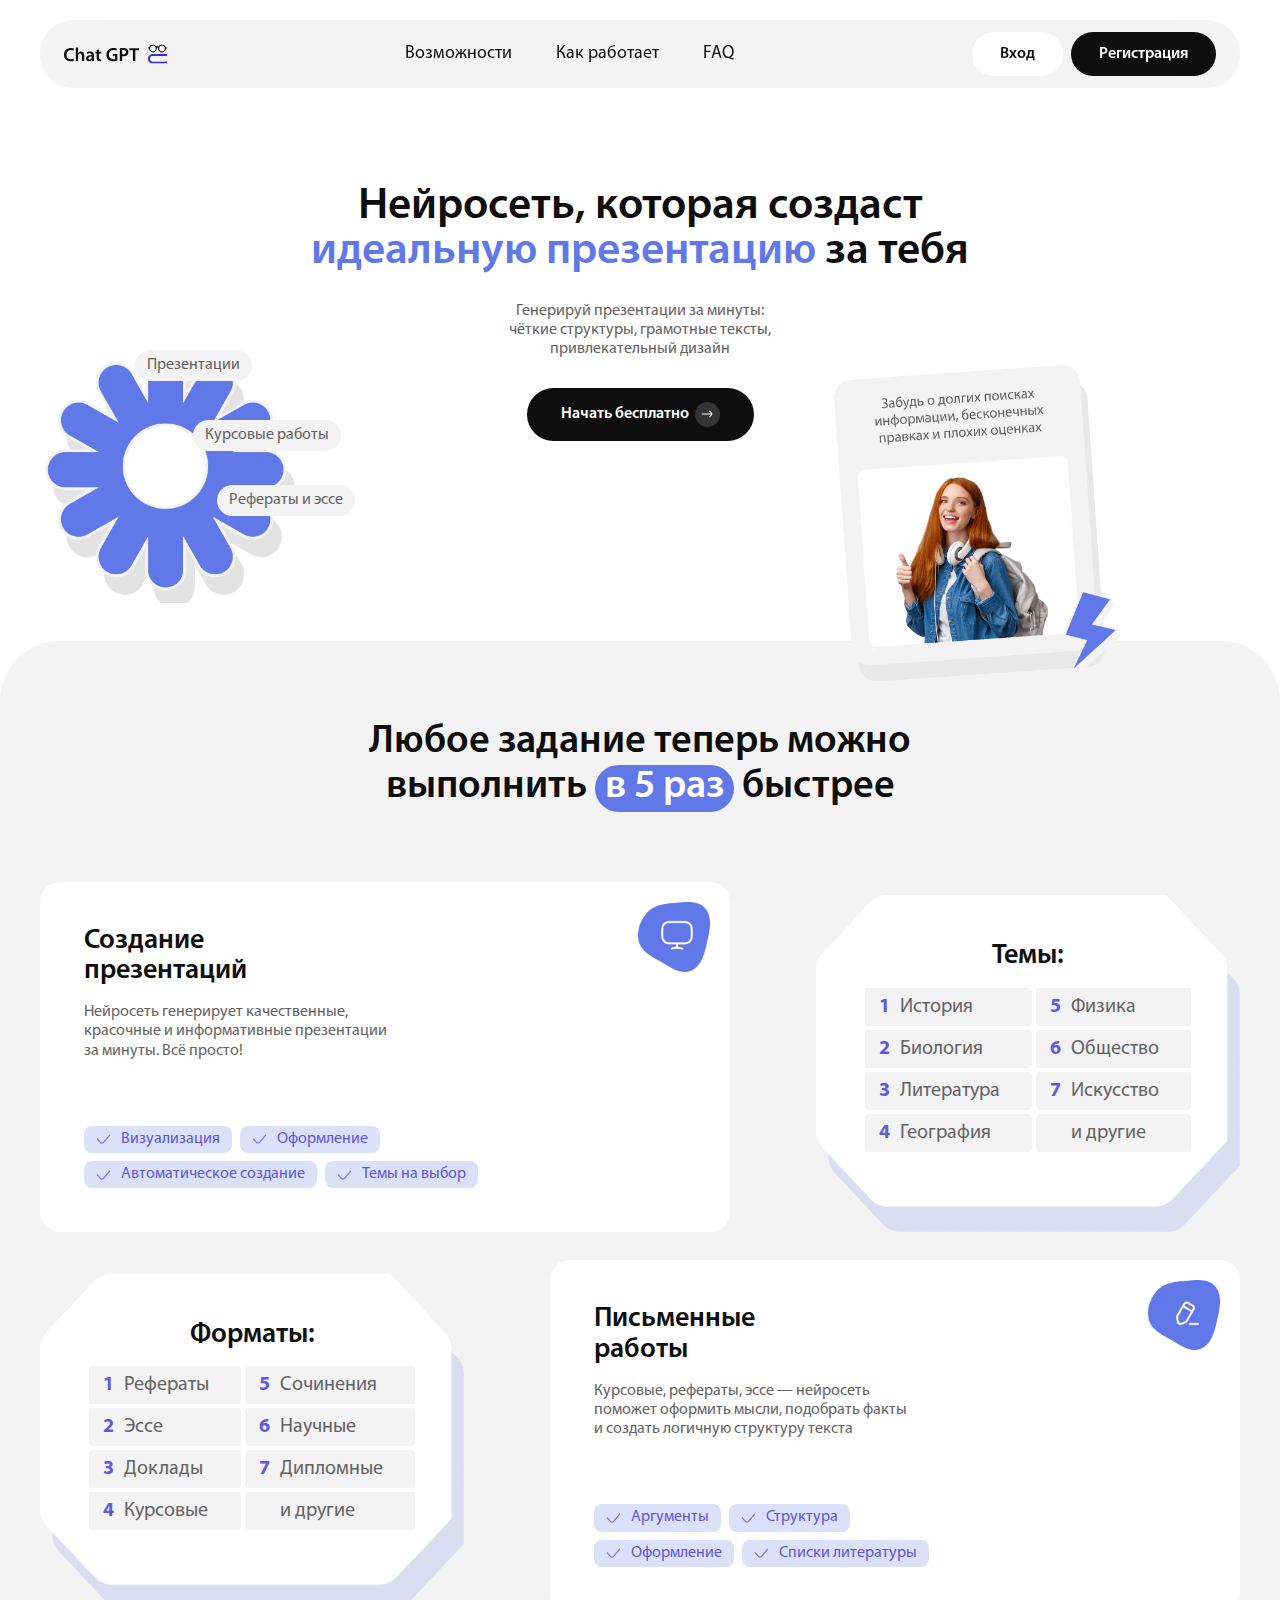
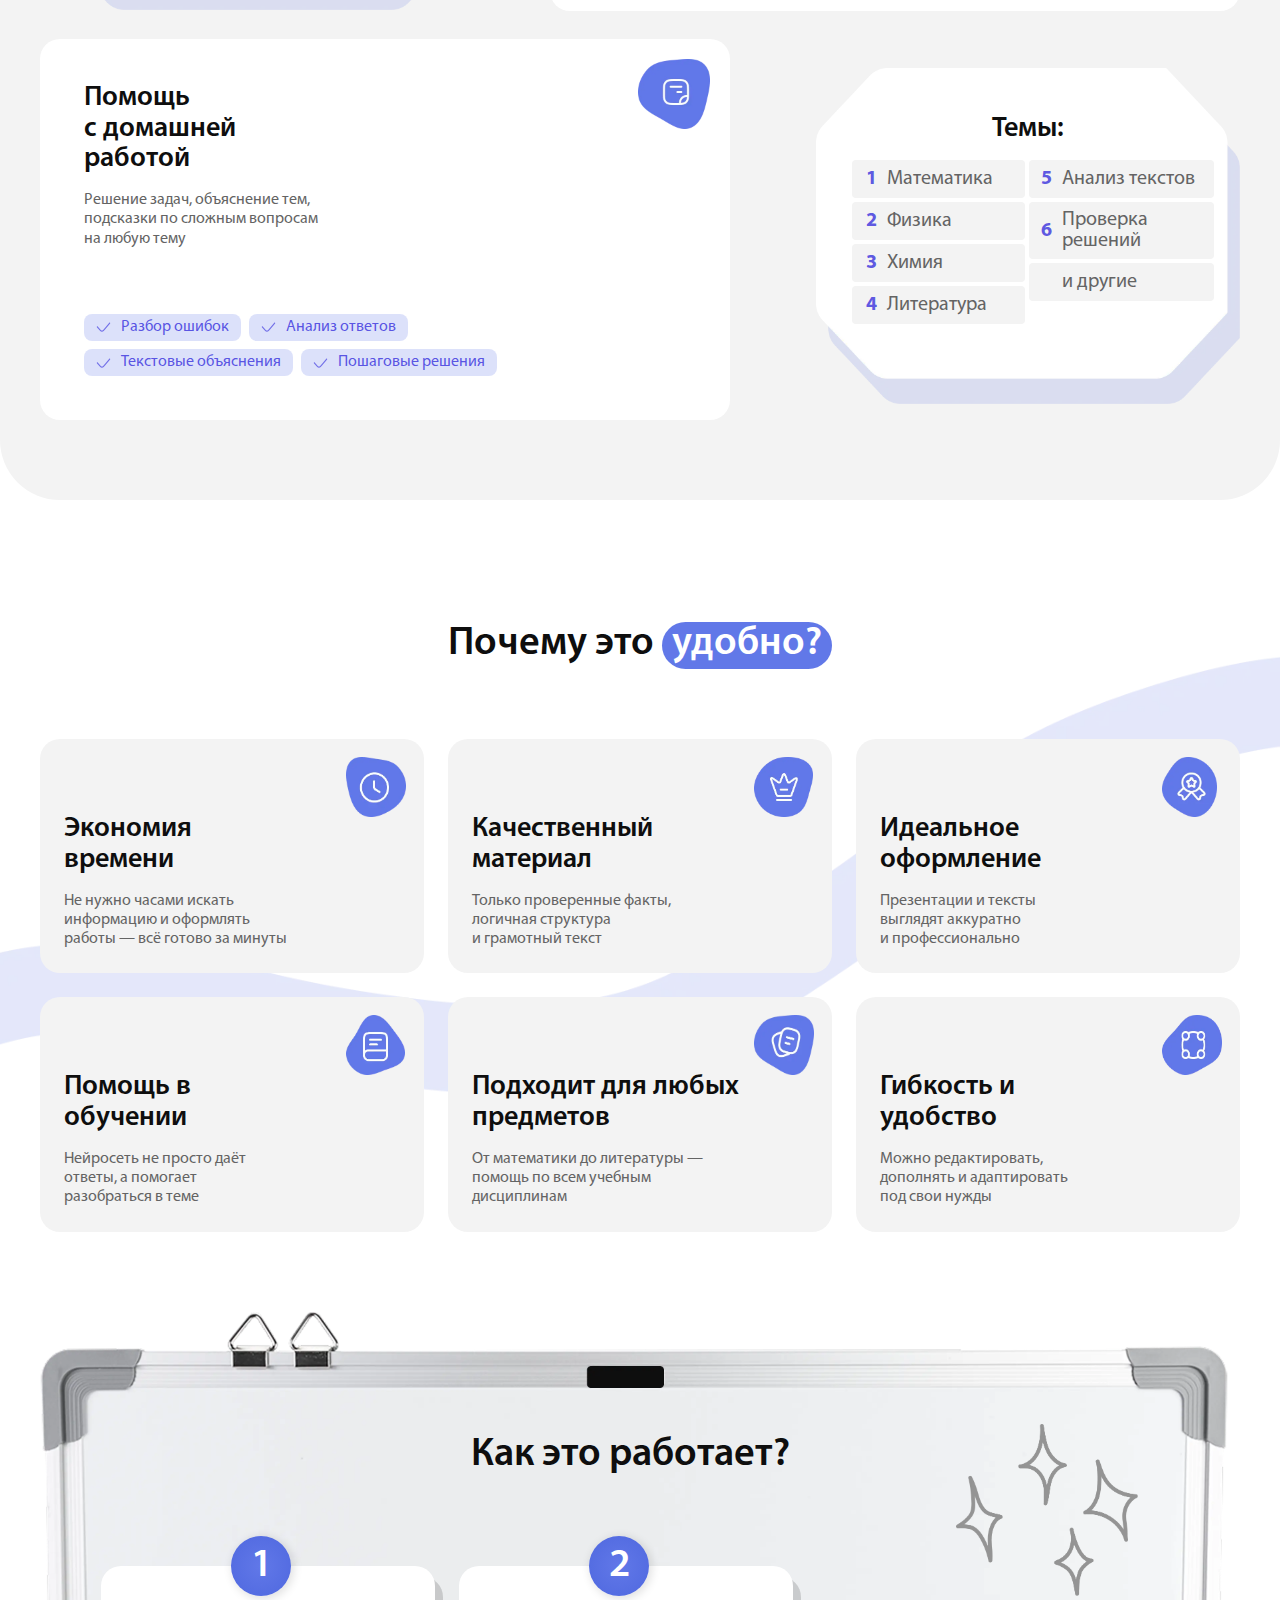
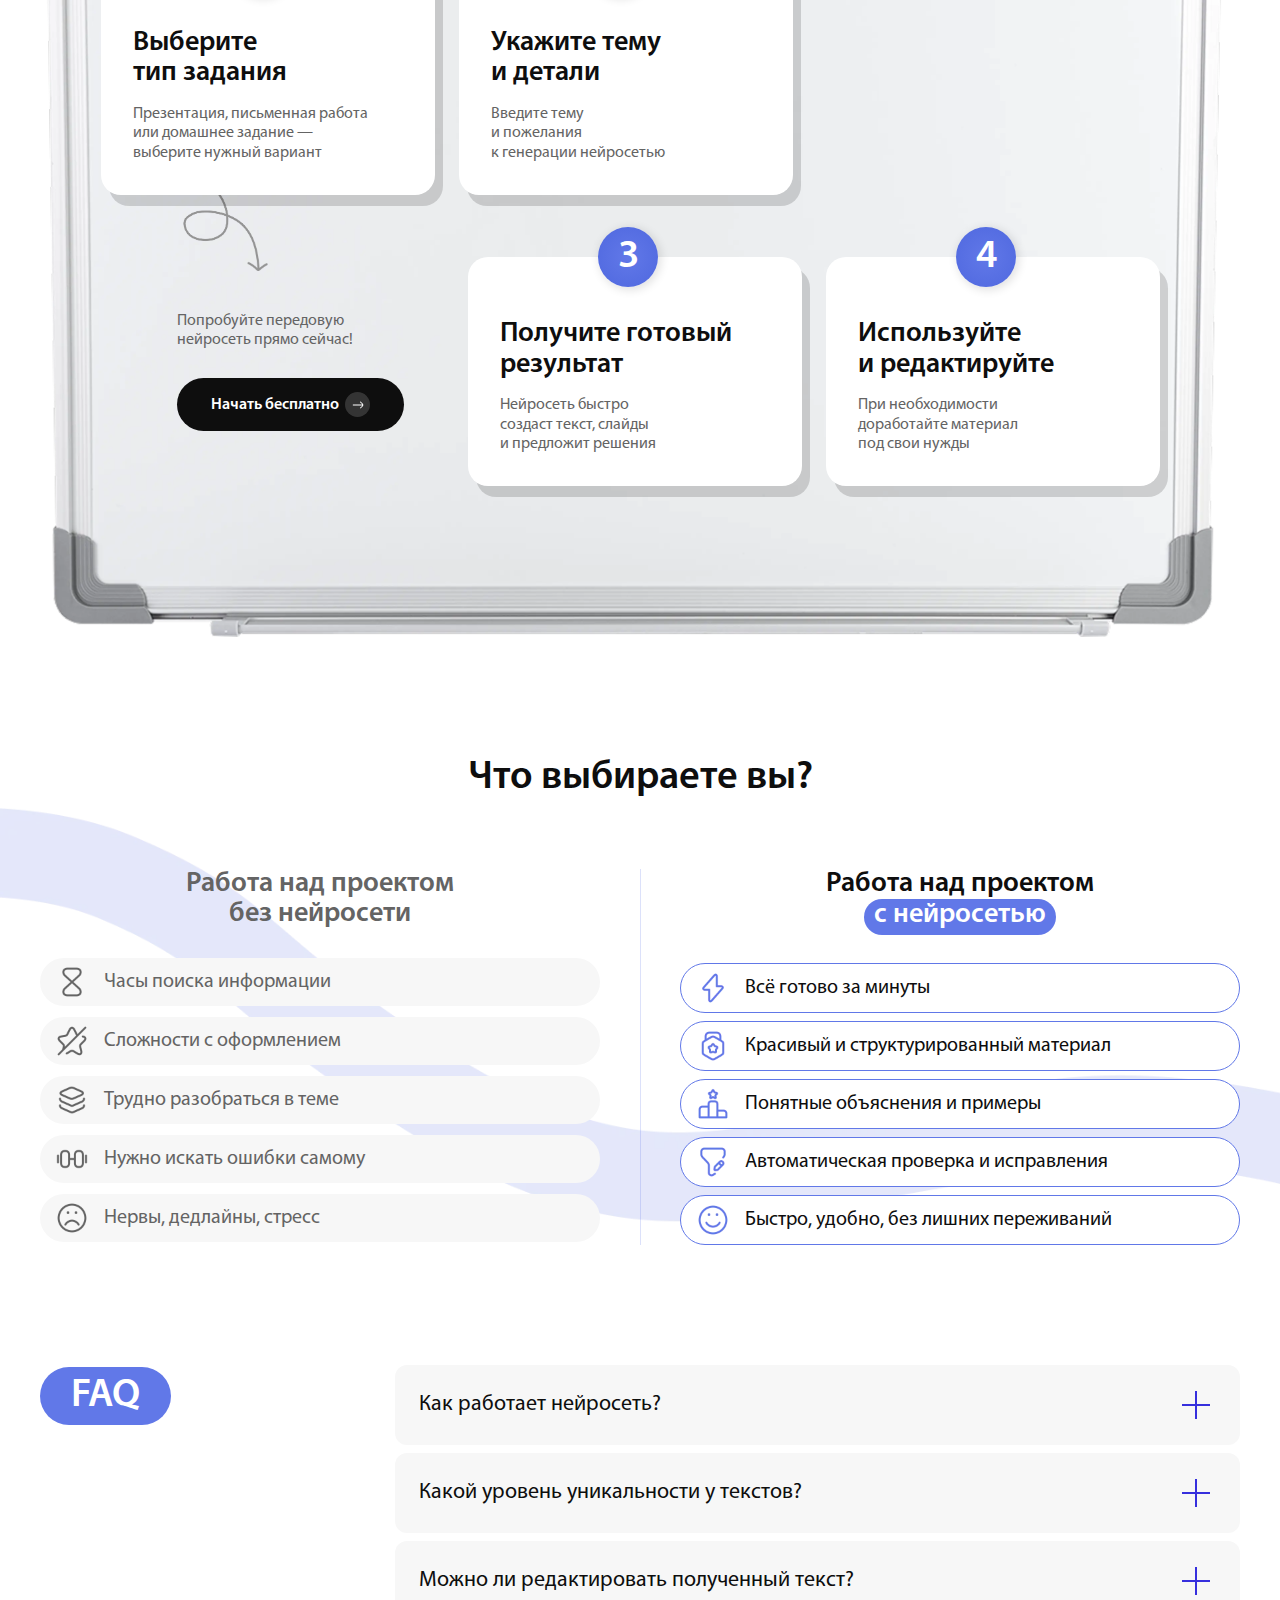
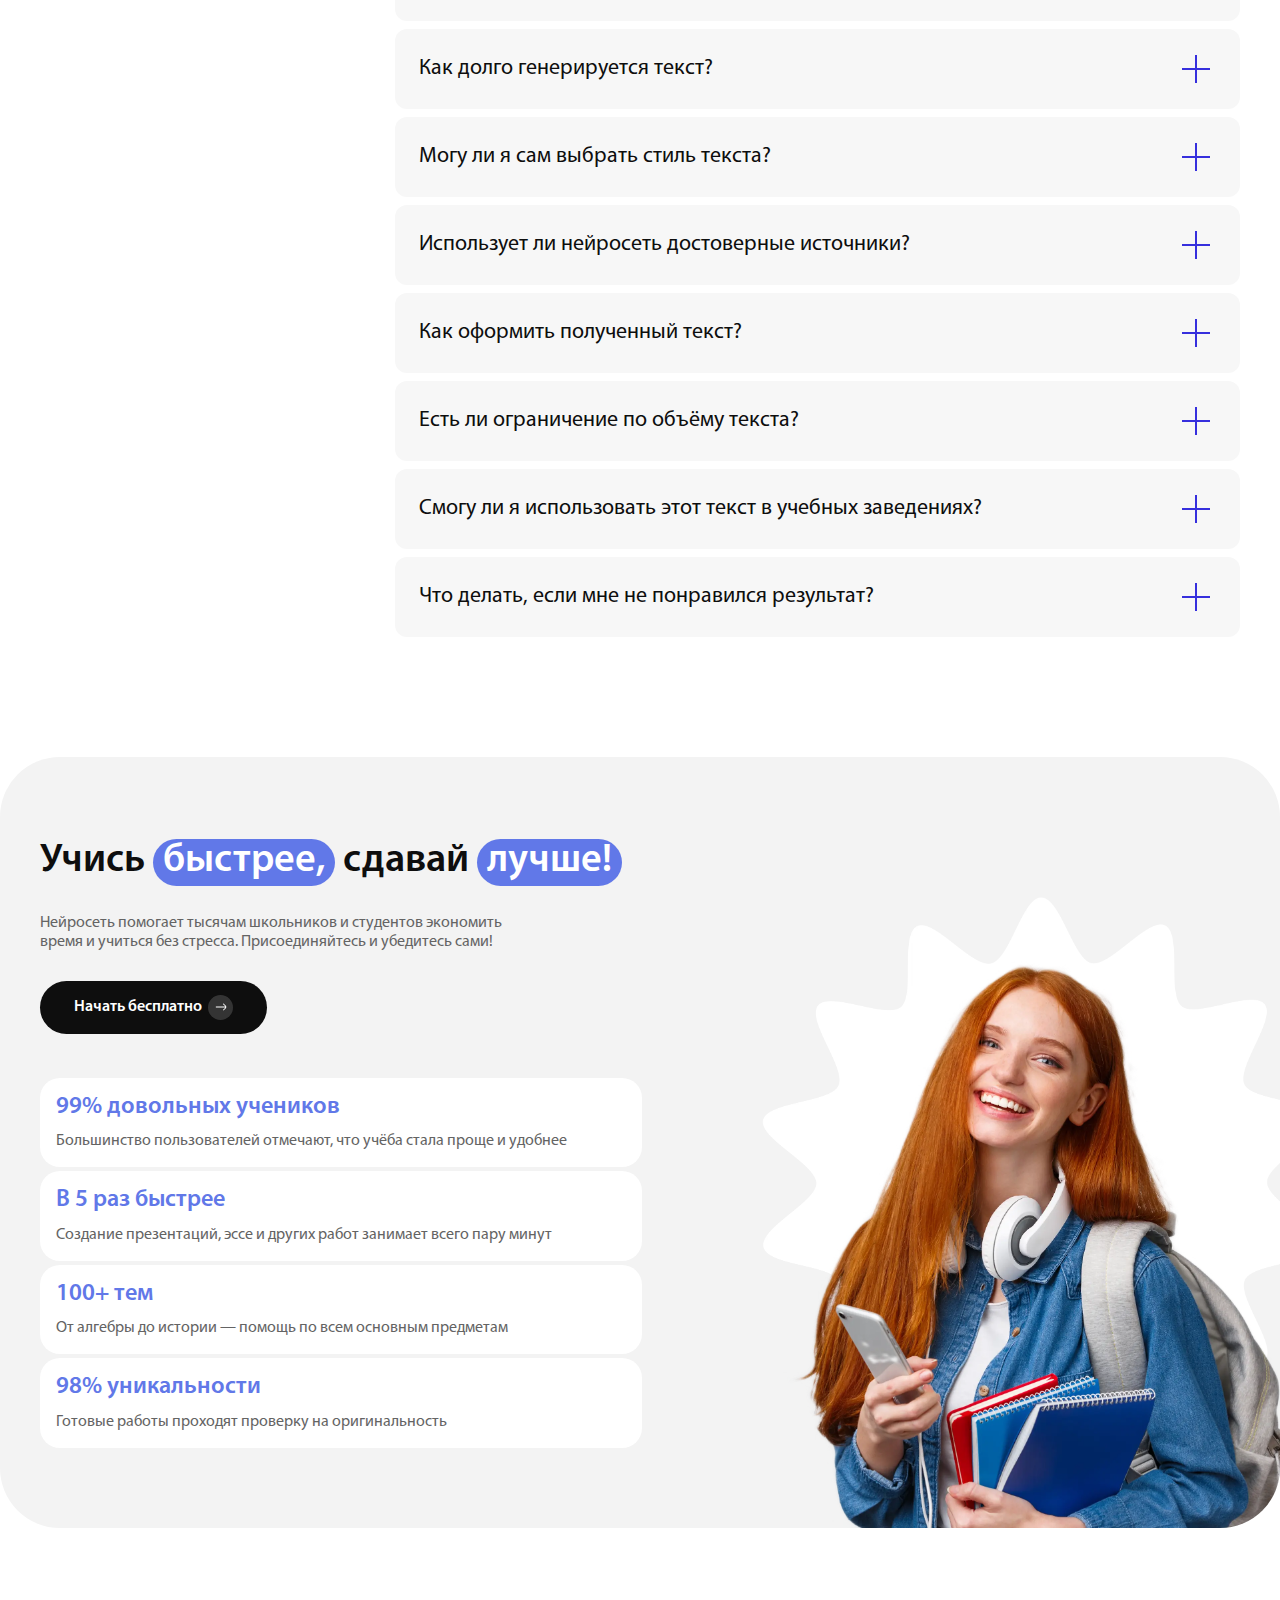
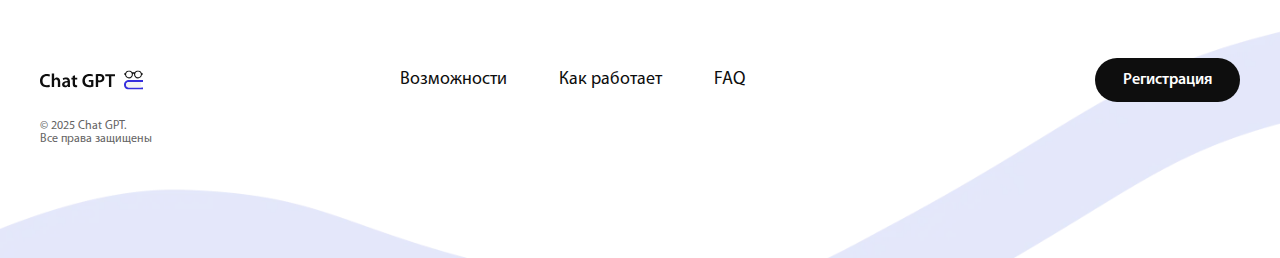
==== home.html @ 9ea760c9 "new" ====
<!doctype html>
<html lang="en">
<head>
    <meta charset="UTF-8">
    <meta name="viewport"
          content="width=device-width, user-scalable=no, initial-scale=1.0, maximum-scale=1.0, minimum-scale=1.0">
    <meta http-equiv="X-UA-Compatible" content="ie=edge">
    <title>Study</title>
    <link rel="stylesheet" href="style.css">

</head>
<body>


<div class="wrapper">

    <header class="header">
        <div class="container">
            <div class="header-body G-justify-between">
                <a class="header-logo G-flex" href="home.html">
                    <img src="assets/images/logo.svg" alt="">

                </a>
                <div class="menu-bg"></div>
                <nav class="menu">
                    <ul class="menu-list G-flex">
                        <li class='menu-list-item'>
                            <a class="menu-list-link " href="#possibilities">Возможности</a>
                        </li>

                        <li class="menu-list-item">
                            <a class="menu-list-link" href="#howWork">Как работает</a>
                        </li>
                        <li class="menu-list-item">
                            <a class="menu-list-link" href="#faq">FAQ</a>
                        </li>

                    </ul>

                    <div class="menu-decor G-flex">
                        <img src="assets/images/menuDecor.webp" alt="">
                    </div>
                    <div class="header-mobile-actions ">
                        <button class="btn-login">Вход</button>
                        <button class="btn-register ">Регистрация</button>
                    </div>
                </nav>
                <div class="burger">
                    <span></span>
                </div>
                <div class="header-actions G-align-center">
                    <button class="btn-login ">Вход</button>
                    <button class="btn-register ">Регистрация</button>
                </div>
            </div>
        </div>
    </header>
    <main class="main">


        <section class="hero-section">
            <div class="hero-container">
                <div class="hero-body ">

                    <div class="hero-titles G-column-center">
                        <h1 class="hero-title">
                            <span class="mobile-text-wrap">Нейросеть, которая</span> создаст <span
                                class="desktop-text-wrap">
                        <span class="text-primary ">идеальную презентацию</span> за тебя</span>
                        </h1>
                        <p class="hero-text">
                            Генерируй презентации за минуты: <span
                                class="text-wrap">чёткие структуры, грамотные тексты,</span> привлекательный дизайн
                        </p>
                        <button class="hero-btn btn-black G-align-center">
                            <span>Начать бесплатно</span>
                            <span class="btn-icon-bg G-center">
                            <i class="icon icon-arrow-right"></i>
                        </span>
                        </button>
                    </div>


                    <div class="hero-figure G-flex">
                        <img src="assets/images/heroFigure.webp" alt="">
                    </div>

                    <div class="hero-tag hero-tag--one">
                        <span>Презентации</span>
                    </div>
                    <div class="hero-tag hero-tag--two">
                        <span>Курсовые работы</span>
                    </div>
                    <div class="hero-tag hero-tag--tree">
                        <span>Рефераты и эссе</span>
                    </div>

                    <div class="hero-picture">
                        <img class="img-desktop" src="assets/images/heroImg.webp" alt="">
                        <img class="img-mobile" src="assets/images/heroImgMobile.webp" alt="">

                    </div>

                    <div class="hero-figure-two G-flex">
                        <img src="assets/images/heroFigure2.webp" alt="">
                    </div>


                </div>


            </div>

            <div class="hero-line G-flex">
                <img class="img-desktop" src="assets/images/heroVector.webp" alt="">

                <img class="img-mobile" src="assets/images/heroVectorMobile.webp" alt="">


            </div>

        </section>

        <section id="possibilities" class="opportunities-section section-bg">
            <div class="container">
                <div class="opportunities-body">
                    <h2 class="opportunities-title section-title">
                        Любое задание теперь
                        <span class="mobile-text-wrap">можно
                        выполнить</span>
                        <span class="section-bg-text">в 5 раз</span> быстрее
                    </h2>

                    <div class="opportunities-columns block-cnt G-flex-column">

                        <div class="opportunities-column G-align-center">
                            <div class="opportunities-item">

                                <h2 class="block-title">
                                    Создание <span class="desktop-text-wrap">презентаций</span>
                                </h2>
                                <p class="block-text">
                                    Нейросеть генерирует качественные, <span class="text-wrap">красочные и информативные презентации</span>
                                    за минуты.
                                    Всё просто!
                                </p>

                                <div class="opportunities-tags G-flex average-cnt">
                                    <div class="opportunities-tag G-align-center">
                                        <i class="icon icon-check"></i>
                                        <span>Визуализация</span>
                                    </div>
                                    <div class="opportunities-tag G-align-center">
                                        <i class="icon icon-check"></i>
                                        <span>Оформление</span>
                                    </div>
                                    <div class="opportunities-tag G-align-center">
                                        <i class="icon icon-check"></i>
                                        <span>Автоматическое создание</span>
                                    </div>
                                    <div class="opportunities-tag G-align-center">
                                        <i class="icon icon-check"></i>
                                        <span>Темы на выбор</span>
                                    </div>
                                </div>

                                <div class="opportunities-decor G-flex">
                                    <img src="assets/images/opportunitiesDecor1.webp" alt="">
                                </div>


                            </div>
                            <div class="opportunities-figure-item ">
                                <h2 class="block-title">
                                    Темы:
                                </h2>

                                <div class="figure-clues-items G-align-start">
                                    <div class="figure-clues-item G-flex-column">
                                        <div class="figure-clue">
                                            <span>1</span>
                                            <p>История</p>
                                        </div>
                                        <div class="figure-clue">
                                            <span>2</span>
                                            <p>Биология</p>
                                        </div>
                                        <div class="figure-clue">
                                            <span>3</span>
                                            <p>Литература</p>
                                        </div>
                                        <div class="figure-clue">
                                            <span>4</span>
                                            <p>География</p>
                                        </div>
                                    </div>
                                    <div class="figure-clues-item G-flex-column">
                                        <div class="figure-clue">
                                            <span>5</span>
                                            <p>Физика</p>
                                        </div>
                                        <div class="figure-clue">
                                            <span>6</span>
                                            <p>Общество</p>
                                        </div>
                                        <div class="figure-clue">
                                            <span>7</span>
                                            <p>Искусство</p>
                                        </div>
                                        <div class="figure-clue">
                                            <span class="text-hidden">8</span>
                                            <p>и другие</p>
                                        </div>
                                    </div>

                                </div>

                                <div class="item-figure G-flex">
                                    <img src="assets/images/itemFigure.webp" alt="">
                                </div>
                            </div>
                        </div>


                        <div class="opportunities-column opportunities-reverse-column G-align-center">
                            <div class="opportunities-figure-item ">
                                <h2 class="block-title">
                                    Форматы:
                                </h2>

                                <div class="figure-clues-items G-align-start">
                                    <div class="figure-clues-item G-flex-column">
                                        <div class="figure-clue">
                                            <span>1</span>
                                            <p>Рефераты</p>
                                        </div>
                                        <div class="figure-clue">
                                            <span>2</span>
                                            <p>Эссе</p>
                                        </div>
                                        <div class="figure-clue">
                                            <span>3</span>
                                            <p>Доклады</p>
                                        </div>
                                        <div class="figure-clue">
                                            <span>4</span>
                                            <p>Курсовые</p>
                                        </div>
                                    </div>
                                    <div class="figure-clues-item G-flex-column">
                                        <div class="figure-clue">
                                            <span>5</span>
                                            <p>Сочинения</p>
                                        </div>
                                        <div class="figure-clue">
                                            <span>6</span>
                                            <p>Научные</p>
                                        </div>
                                        <div class="figure-clue">
                                            <span>7</span>
                                            <p>Дипломные</p>
                                        </div>
                                        <div class="figure-clue">
                                            <span class="text-hidden">8</span>
                                            <p>и другие</p>
                                        </div>
                                    </div>

                                </div>

                                <div class="item-figure G-flex">
                                    <img src="assets/images/itemFigure.webp" alt="">
                                </div>
                            </div>

                            <div class="opportunities-item">

                                <h2 class="block-title">
                                    Письменные <span class="desktop-text-wrap">работы</span>
                                </h2>
                                <p class="block-text">
                                    Курсовые, рефераты, эссе — нейросеть <span class="text-wrap">поможет оформить мысли, подобрать факты</span>
                                    и создать логичную структуру текста
                                </p>

                                <div class="opportunities-tags G-flex small-cnt">
                                    <div class="opportunities-tag G-align-center">
                                        <i class="icon icon-check"></i>
                                        <span>Аргументы</span>
                                    </div>
                                    <div class="opportunities-tag G-align-center">
                                        <i class="icon icon-check"></i>
                                        <span>Структура</span>
                                    </div>
                                    <div class="opportunities-tag G-align-center">
                                        <i class="icon icon-check"></i>
                                        <span>Оформление</span>
                                    </div>
                                    <div class="opportunities-tag G-align-center">
                                        <i class="icon icon-check"></i>
                                        <span>Списки литературы</span>
                                    </div>
                                </div>

                                <div class="opportunities-decor G-flex">
                                    <img src="assets/images/opportunitiesDecor2.webp" alt="">
                                </div>


                            </div>
                        </div>

                        <div class="opportunities-column G-align-center">
                            <div class="opportunities-item">

                                <h2 class="block-title">
                                    Помощь <span class="desktop-text-wrap">с домашней</span> <span
                                        class="mobile-text-wrap">работой</span>
                                </h2>
                                <p class="block-text">
                                    Решение задач, объяснение тем, <span
                                        class="text-wrap">подсказки по сложным вопросам</span> на любую тему
                                </p>

                                <div class="opportunities-tags G-flex big-cnt">
                                    <div class="opportunities-tag G-align-center">
                                        <i class="icon icon-check"></i>
                                        <span>Разбор ошибок</span>
                                    </div>
                                    <div class="opportunities-tag G-align-center">
                                        <i class="icon icon-check"></i>
                                        <span>Анализ ответов</span>
                                    </div>
                                    <div class="opportunities-tag G-align-center">
                                        <i class="icon icon-check"></i>
                                        <span>Текстовые объяснения</span>
                                    </div>
                                    <div class="opportunities-tag G-align-center">
                                        <i class="icon icon-check"></i>
                                        <span>Пошаговые решения</span>
                                    </div>
                                </div>

                                <div class="opportunities-decor G-flex">
                                    <img src="assets/images/opportunitiesDecor3.webp" alt="">
                                </div>


                            </div>
                            <div class="opportunities-figure-item ">
                                <h2 class="block-title">
                                    Темы:
                                </h2>

                                <div class="figure-clues-items G-align-start">
                                    <div class="figure-clues-item G-flex-column">
                                        <div class="figure-clue">
                                            <span>1</span>
                                            <p>Математика</p>
                                        </div>
                                        <div class="figure-clue">
                                            <span>2</span>
                                            <p>Физика</p>
                                        </div>
                                        <div class="figure-clue">
                                            <span>3</span>
                                            <p>Химия</p>
                                        </div>
                                        <div class="figure-clue">
                                            <span>4</span>
                                            <p>Литература</p>
                                        </div>
                                    </div>
                                    <div class="figure-clues-item figure-big-clues G-flex-column">
                                        <div class="figure-clue">
                                            <span>5</span>
                                            <p>Анализ текстов</p>
                                        </div>
                                        <div class="figure-clue">
                                            <span>6</span>
                                            <p> Проверка решений</p>
                                        </div>
                                        <div class="figure-clue">
                                            <span class="text-hidden">8</span>
                                            <p>и другие</p>
                                        </div>
                                    </div>

                                </div>

                                <div class="item-figure G-flex">
                                    <img src="assets/images/itemFigure.webp" alt="">
                                </div>
                            </div>
                        </div>

                    </div>
                </div>
            </div>
        </section>


        <section class="why-section section">
            <div class="container">
                <div class="why-body">
                    <h2 class="section-title"> Почему это <span class="section-bg-text">удобно?</span></h2>

                    <div class="why-items block-cnt G-flex">

                        <div class="why-item">
                            <h2 class="block-title">Экономия <span class="desktop-text-wrap">времени</span></h2>
                            <p class="block-text">
                                Не нужно часами искать <span class="desktop-text-wrap">информацию и оформлять</span>
                                работы — всё готово за минуты
                            </p>
                            <div class="why-item-figure G-flex">
                                <img src="assets/images/whyItemFigure.webp" alt="">
                            </div>
                        </div>

                        <div class="why-item">
                            <h2 class="block-title">Качественный <span class="desktop-text-wrap">материал</span></h2>
                            <p class="block-text">
                                Только проверенные факты, <span class="desktop-text-wrap">логичная структура</span> и
                                грамотный текст
                            </p>
                            <div class="why-item-figure G-flex">
                                <img src="assets/images/whyItemFigure2.webp" alt="">
                            </div>
                        </div>

                        <div class="why-item">
                            <h2 class="block-title">Идеальное <span class="desktop-text-wrap">оформление</span></h2>
                            <p class="block-text">
                                Презентации и тексты <span class="desktop-text-wrap">выглядят аккуратно</span> и
                                профессионально
                            </p>
                            <div class="why-item-figure G-flex">
                                <img src="assets/images/whyItemFigure3.webp" alt="">
                            </div>
                        </div>

                        <div class="why-item">
                            <h2 class="block-title">Помощь в <span class="desktop-text-wrap">обучении</span></h2>
                            <p class="block-text">
                                Нейросеть не просто даёт <span class="desktop-text-wrap">ответы, а помогает</span>
                                разобраться в теме
                            </p>
                            <div class="why-item-figure G-flex">
                                <img src="assets/images/whyItemFigure4.webp" alt="">
                            </div>
                        </div>

                        <div class="why-item">
                            <h2 class="block-title">
                                Подходит для любых <span class="desktop-text-wrap">предметов</span>
                            </h2>
                            <p class="block-text">
                                От математики до литературы — <span
                                    class="desktop-text-wrap">помощь по всем учебным</span> дисциплинам
                            </p>
                            <div class="why-item-figure G-flex">
                                <img src="assets/images/whyItemFigure5.webp" alt="">
                            </div>
                        </div>

                        <div class="why-item">
                            <h2 class="block-title">
                                Гибкость и <span class="desktop-text-wrap">удобство</span>
                            </h2>
                            <p class="block-text">
                                Можно редактировать, <span class="desktop-text-wrap">дополнять и адаптировать</span>
                                под свои нужды
                            </p>
                            <div class="why-item-figure G-flex">
                                <img src="assets/images/whyItemFigure6.webp" alt="">
                            </div>
                        </div>

                    </div>
                </div>
            </div>

            <div class="why-line G-flex">
                <img class="img-desktop" src="assets/images/whyLine.webp" alt="">
                <img class="img-mobile" src="assets/images/whyLineMobile.webp" alt="">


            </div>
        </section>


        <section id="howWork" class="how-work-section">
            <div class="container">
                <div class="how-work-body">
                    <h2 class="section-title">Как это работает?</h2>

                    <div class="how-work-bg G-flex">
                        <img src="assets/images/howWorkBg.webp" alt="">
                    </div>
                    <div class="how-work-stars G-flex">
                        <img src="assets/images/howWorkStars.webp" alt="">
                    </div>
                    <div class="how-work-line G-flex">
                        <img src="assets/images/howWorkLine.webp" alt="">
                    </div>
                    <div class="how-work-column column-m-90 G-flex">

                        <div class="how-work-item">
                            <div class="work-item-number G-center">
                                <span>1</span>
                            </div>
                            <h3 class="block-title">Выберите <span class="text-wrap">тип задания</span></h3>
                            <p class="block-text">
                                Презентация, письменная работа <span
                                    class="desktop-text-wrap">или домашнее задание —</span> выберите нужный вариант
                            </p>
                        </div>

                        <div class="how-work-item">
                            <div class="work-item-number G-center">
                                <span>2</span>
                            </div>
                            <h3 class="block-title">
                                Укажите тему <span class="text-wrap">и детали</span>
                            </h3>
                            <p class="block-text">
                                Введите тему <span class="desktop-text-wrap">и пожелания</span> <span class="mobile-text-wrap">к генерации нейросетью</span>
                            </p>
                        </div>

                    </div>

                    <div class="how-work-column column-m-60 G-justify-end">
                        <div class="how-work-tolls">
                            <p class="work-tolls-text block-text w-text">
                                Попробуйте передовую <span class="text-wrap">нейросеть прямо сейчас!</span>
                            </p>

                            <button class="how-work-btn btn-black G-align-center">
                                <span>Начать бесплатно</span>
                                <span class="btn-icon-bg G-center">
                            <i class="icon icon-arrow-right"></i>
                        </span>
                            </button>
                        </div>

                        <div class="how-work-item">
                            <div class="work-item-number G-center">
                                <span>3</span>
                            </div>
                            <h3 class="block-title">Получите готовый <span class="text-wrap">результат</span></h3>
                            <p class="block-text w-text">
                                Нейросеть быстро <span class="desktop-text-wrap">создаст текст, слайды</span> и предложит
                                решения
                            </p>
                        </div>

                        <div class="how-work-item">
                            <div class="work-item-number G-center">
                                <span>4</span>
                            </div>
                            <h3 class="block-title">
                                Используйте <span class="text-wrap">и редактируйте</span>
                            </h3>
                            <p class="block-text w-text">
                                При необходимости <span class="desktop-text-wrap">доработайте материал</span> под свои нужды
                            </p>
                        </div>

                    </div>

                </div>
            </div>
        </section>


        <section class="you-choose-section section">
            <div class="container">
                <div class="you-choose-body">
                    <h2 class="section-title">Что выбираете вы?</h2>

                    <div class="you-choose-columns block-cnt G-flex">

                        <div class="you-choose-column">
                            <h3 class="choose-gray-title block-title">
                                Работа над проектом <span class="text-wrap">без нейросети</span>
                            </h3>
                            <div class="you-choose-items choose-column-gap  G-flex-column">
                                <div class="you-choose-item gray-item G-align-center">
                                    <div class="choose-item-img G-flex">
                                        <img src="assets/images/timer.webp" alt="">
                                    </div>
                                    <p class="choose-item-text gray-text">Часы поиска информации</p>
                                </div>

                                <div class="you-choose-item gray-item G-align-center">
                                    <div class="choose-item-img G-flex">
                                        <img src="assets/images/star-slash.webp" alt="">
                                    </div>
                                    <p class="choose-item-text gray-text">Сложности с оформлением</p>
                                </div>

                                <div class="you-choose-item gray-item G-align-center">
                                    <div class="choose-item-img G-flex">
                                        <img src="assets/images/layer.webp" alt="">
                                    </div>
                                    <p class="choose-item-text gray-text">Трудно разобраться в теме</p>
                                </div>

                                <div class="you-choose-item gray-item G-align-center">
                                    <div class="choose-item-img G-flex">
                                        <img src="assets/images/weight.webp" alt="">
                                    </div>
                                    <p class="choose-item-text gray-text">Нужно искать ошибки самому</p>
                                </div>


                                <div class="you-choose-item gray-item G-align-center">
                                    <div class="choose-item-img G-flex">
                                        <img src="assets/images/Sad.webp" alt="">
                                    </div>
                                    <p class="choose-item-text gray-text">Нервы, дедлайны, стресс</p>
                                </div>

                            </div>
                        </div>

                        <div class="choose-column-line"></div>

                        <div class="you-choose-column">
                            <h3 class="block-title">
                                Работа над проектом <span class="section-bg-text ">с нейросетью</span>
                            </h3>

                            <div class="you-choose-items G-flex-column">

                                <div class="you-choose-item primary-item G-align-center">
                                    <div class="choose-item-img G-flex">
                                        <img src="assets/images/flash.webp" alt="">
                                    </div>
                                    <p class="choose-item-text black-text">Всё готово за минуты</p>
                                </div>

                                <div class="you-choose-item primary-item G-align-center">
                                    <div class="choose-item-img G-flex">
                                        <img src="assets/images/award.webp" alt="">
                                    </div>
                                    <p class="choose-item-text black-text">Красивый и структурированный материал</p>
                                </div>


                                <div class="you-choose-item primary-item G-align-center">
                                    <div class="choose-item-img G-flex">
                                        <img src="assets/images/ranking.webp" alt="">
                                    </div>
                                    <p class="choose-item-text black-text">Понятные объяснения и примеры</p>
                                </div>

                                <div class="you-choose-item primary-item G-align-center">
                                    <div class="choose-item-img G-flex">
                                        <img src="assets/images/filter-edit.webp" alt="">
                                    </div>
                                    <p class="choose-item-text black-text">Автоматическая проверка и исправления</p>
                                </div>

                                <div class="you-choose-item primary-item G-align-center">
                                    <div class="choose-item-img G-flex">
                                        <img src="assets/images/happy.webp" alt="">
                                    </div>
                                    <p class="choose-item-text black-text">Быстро, удобно, без лишних переживаний</p>
                                </div>

                            </div>

                        </div>


                    </div>
                </div>
            </div>

            <div class="you-choose-line G-flex">
                <img class="img-desktop" src="assets/images/youChooseLine.webp" alt="">

                <img class="img-mobile" src="assets/images/youChooseLineMobile.webp" alt="">


            </div>
        </section>


        <section id="faq" class="faq-section  section">
            <div class="container">
                <div class="faq-body G-justify-between">
                    <h2 class="faq-title section-title">
                        <span class="section-bg-text">FAQ</span>
                    </h2>

                    <div class="faq-items G-flex-column">

                        <div class="faq-item ">
                            <div class="faq-item-header G-justify-between">
                                <p>Как работает нейросеть?</p>
                                <div class="faq-item-icon G-center"></div>
                            </div>
                            <div class="faq-item-sub">
                                Наша нейросеть анализирует тему, структурирует информацию и генерирует грамотный текст
                                с логикой и аргументами. Всё происходит автоматически —
                                <span class="desktop-text-wrap">тебе нужно лишь указать тему
                                и требования</span>
                            </div>
                        </div>


                        <div class="faq-item ">
                            <div class="faq-item-header G-justify-between">
                                <p>Какой уровень уникальности у текстов?</p>
                                <div class="faq-item-icon G-center"></div>
                            </div>
                            <div class="faq-item-sub">
                                Все материалы создаются с нуля, а значит, они уникальны. Однако, если требуется проверка
                                <span class="desktop-text-wrap">на антиплагиат, ты можешь дополнительно протестировать текст в любом сервисе</span>
                            </div>
                        </div>

                        <div class="faq-item ">
                            <div class="faq-item-header G-justify-between">
                                <p> Можно ли редактировать полученный текст?</p>
                                <div class="faq-item-icon G-center"></div>
                            </div>
                            <div class="faq-item-sub">
                                Да! Ты можешь внести любые изменения, дописать или переработать текст
                                <span class="desktop-text-wrap">под свои
                                требования. Нейросеть даёт основу, которую можно адаптировать</span>
                            </div>
                        </div>

                        <div class="faq-item ">
                            <div class="faq-item-header G-justify-between">
                                <p>Как долго генерируется текст?</p>
                                <div class="faq-item-icon G-center"></div>
                            </div>
                            <div class="faq-item-sub">
                                Обычно процесс занимает от нескольких секунд до пары минут, <span
                                    class="desktop-text-wrap">в зависимости от сложности темы и объёма работы</span>
                            </div>
                        </div>

                        <div class="faq-item ">
                            <div class="faq-item-header G-justify-between">
                                <p>Могу ли я сам выбрать стиль текста?</p>
                                <div class="faq-item-icon G-center"></div>
                            </div>
                            <div class="faq-item-sub">
                                Да! Ты можешь задать формальный, академический <span class="desktop-text-wrap">или креативный стиль — нейросеть подстроится под твои</span>
                                пожелания
                            </div>
                        </div>

                        <div class="faq-item ">
                            <div class="faq-item-header G-justify-between">
                                <p>Использует ли нейросеть достоверные источники?</p>
                                <div class="faq-item-icon G-center"></div>
                            </div>
                            <div class="faq-item-sub">
                                При генерации текста нейросеть анализирует большой массив
                                <span class="desktop-text-wrap">информации, но для важных
                                научных работ рекомендуем проверять</span>
                                ссылки и добавлять авторитетные источники
                            </div>
                        </div>

                        <div class="faq-item ">
                            <div class="faq-item-header G-justify-between">
                                <p>Как оформить полученный текст?</p>
                                <div class="faq-item-icon G-center"></div>
                            </div>
                            <div class="faq-item-sub">
                                Если тебе нужно конкретное оформление (шрифты, интервалы, список
                                <span class="desktop-text-wrap">литературы и т.д.), просто укажи требования — нейросеть учтёт их при генерации</span>
                            </div>
                        </div>

                        <div class="faq-item ">
                            <div class="faq-item-header G-justify-between">
                                <p>Есть ли ограничение по объёму текста?</p>
                                <div class="faq-item-icon G-center"></div>
                            </div>
                            <div class="faq-item-sub">
                                Нет жёстких ограничений. Нейросеть может генерировать как короткие эссе,
                                <span class="desktop-text-wrap">так и объёмные курсовые работы. Главное — чётко сформулировать запрос</span>
                            </div>
                        </div>

                        <div class="faq-item ">
                            <div class="faq-item-header G-justify-between">
                                <p> Смогу ли я использовать этот текст в учебных заведениях?</p>
                                <div class="faq-item-icon G-center"></div>
                            </div>
                            <div class="faq-item-sub">
                                Тексты создаются для помощи в обучении и саморазвитии. Мы рекомендуем
                                <span class="desktop-text-wrap">использовать
                                    их как основу, дополняя своими мыслями и исследованиями</span>
                            </div>
                        </div>

                        <div class="faq-item ">
                            <div class="faq-item-header G-justify-between">
                                <p>Что делать, если мне не понравился результат?</p>
                                <div class="faq-item-icon G-center"></div>
                            </div>
                            <div class="faq-item-sub">
                                Ты можешь попробовать изменить запрос, уточнить детали или попросить
                                <span class="desktop-text-wrap">переформулировать текст. Нейросеть всегда готова адаптироваться под твои требования!</span>
                            </div>
                        </div>


                    </div>

                </div>
            </div>




        </section>

        <section class="trust-section section-bg section">
            <div class="container">
                <div class="trust-body">
                    <div class="trust-titles">
                        <h2 class="trust-title section-title">
                            Учись <span class="section-bg-text">быстрее,</span> сдавай <span class="section-bg-text">лучше!</span>
                        </h2>
                        <p class="trust-text">
                            <span class="mobile-text-wrap">Нейросеть помогает тысячам школьников</span> и студентов экономить
                            <span class="desktop-text-wrap">
                                время и учиться
                                <span class="mobile-text-wrap">без стресса.
                            Присоединяйтесь и убедитесь сами!</span>
                            </span>
                        </p>
                        <button class="hero-btn btn-black G-align-center">
                            <span>Начать бесплатно</span>
                            <span class="btn-icon-bg G-center">
                            <i class="icon icon-arrow-right"></i>
                          </span>
                        </button>

                    </div>

                    <div class="trust-items G-flex-column">
                        <div class="trust-item">
                            <h3 class="trust-item-title">99% довольных учеников</h3>
                            <p class="trust-item-text">Большинство пользователей отмечают,
                                <span class="mobile-text-wrap">что учёба стала проще
                                и удобнее</span>
                            </p>
                        </div>
                        <div class="trust-item">
                            <h3 class="trust-item-title">В 5 раз быстрее</h3>
                            <p class="trust-item-text">Создание презентаций, эссе и других работ
                                <span class="mobile-text-wrap">занимает всего пару
                                минут</span>
                            </p>
                        </div>
                        <div class="trust-item">
                            <h3 class="trust-item-title">100+ тем</h3>
                            <p class="trust-item-text">От алгебры до истории — помощь <span class="mobile-text-wrap">по всем основным предметам</span></p>
                        </div>
                        <div class="trust-item">
                            <h3 class="trust-item-title">98% уникальности</h3>
                            <p class="trust-item-text">Готовые работы проходят проверку <span class="mobile-text-wrap">на оригинальность</span></p>
                        </div>
                    </div>
                    
                    
                    <div class="trust-media G-flex">
                        <img class="img-desktop" src="assets/images/trustMedia.webp" alt="">
                        <img class="img-mobile" src="assets/images/trustMediaMobile.webp" alt="">


                    </div>

                    <div class="trust-star G-flex">
                        <img src="assets/images/trustStar.webp" alt="">
                    </div>


                </div>
            </div>
        </section>

    </main>
    <footer class="footer ">
        <div class="container">
            <div class="footer-body">

                <div class="footer-cnt G-align-center">
                    <a href="" class="footer-logo G-flex">
                        <img src="assets/images/logo.svg" alt="">
                    </a>

                    <nav class="footer-menu">
                        <ul class="footer-menu-list G-align-center">
                            <li class="footer-menu-item">
                                <a class="footer-menu-link" href="#possibilities">Возможности</a>
                            </li>
                            <li class="footer-menu-item">
                                <a class="footer-menu-link" href="#howWork">Как работает</a>
                            </li>

                            <li class="footer-menu-item">
                                <a class="footer-menu-link last-item" href="#faq">FAQ</a>
                            </li>
                        </ul>


                    </nav>

                    <button class="footer-btn btn-register">Регистрация</button>

                </div>
                <p class="footer-clue">
                    © 2025 Chat GPT.
                    <span class="desktop-text-wrap">Все права защищены</span>
                </p>

            </div>
        </div>
        
        <div class="footer-line G-flex">
            <img class="img-desktop" src="assets/images/footerLine.webp" alt="">
            <img class="img-mobile" src="assets/images/footerLineMobile.webp" alt="">


        </div>

    </footer>


</div>


<script src="assets/js/index.js"></script>
</body>
</html>
---- style.css ----
@import 'assets/css/normalize.css';
@import 'assets/images/icons/icon.css';
@import 'assets/font/fonts.css';
@import 'assets/css/flex.css';
@import 'assets/css/general.css';
@import 'assets/css/header.css';
@import 'assets/css/footer.css';
@import 'assets/css/home.css';
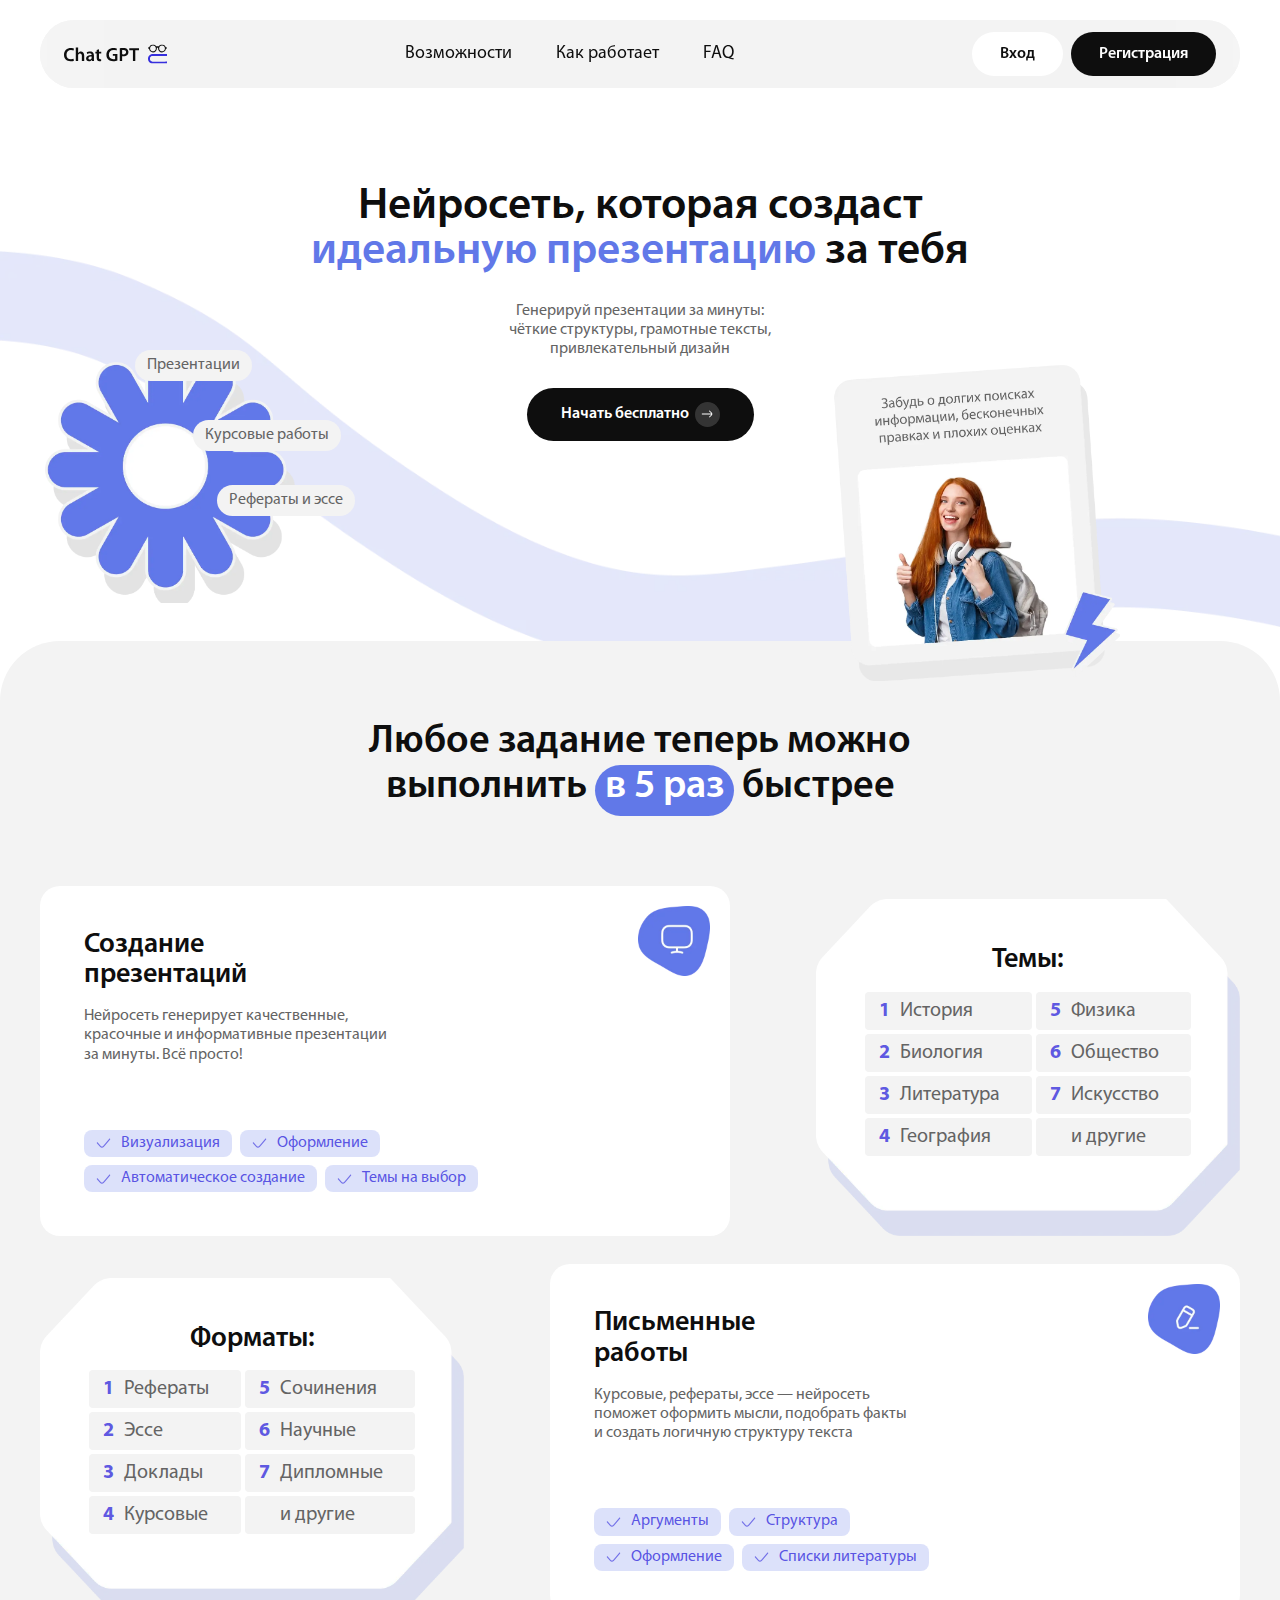
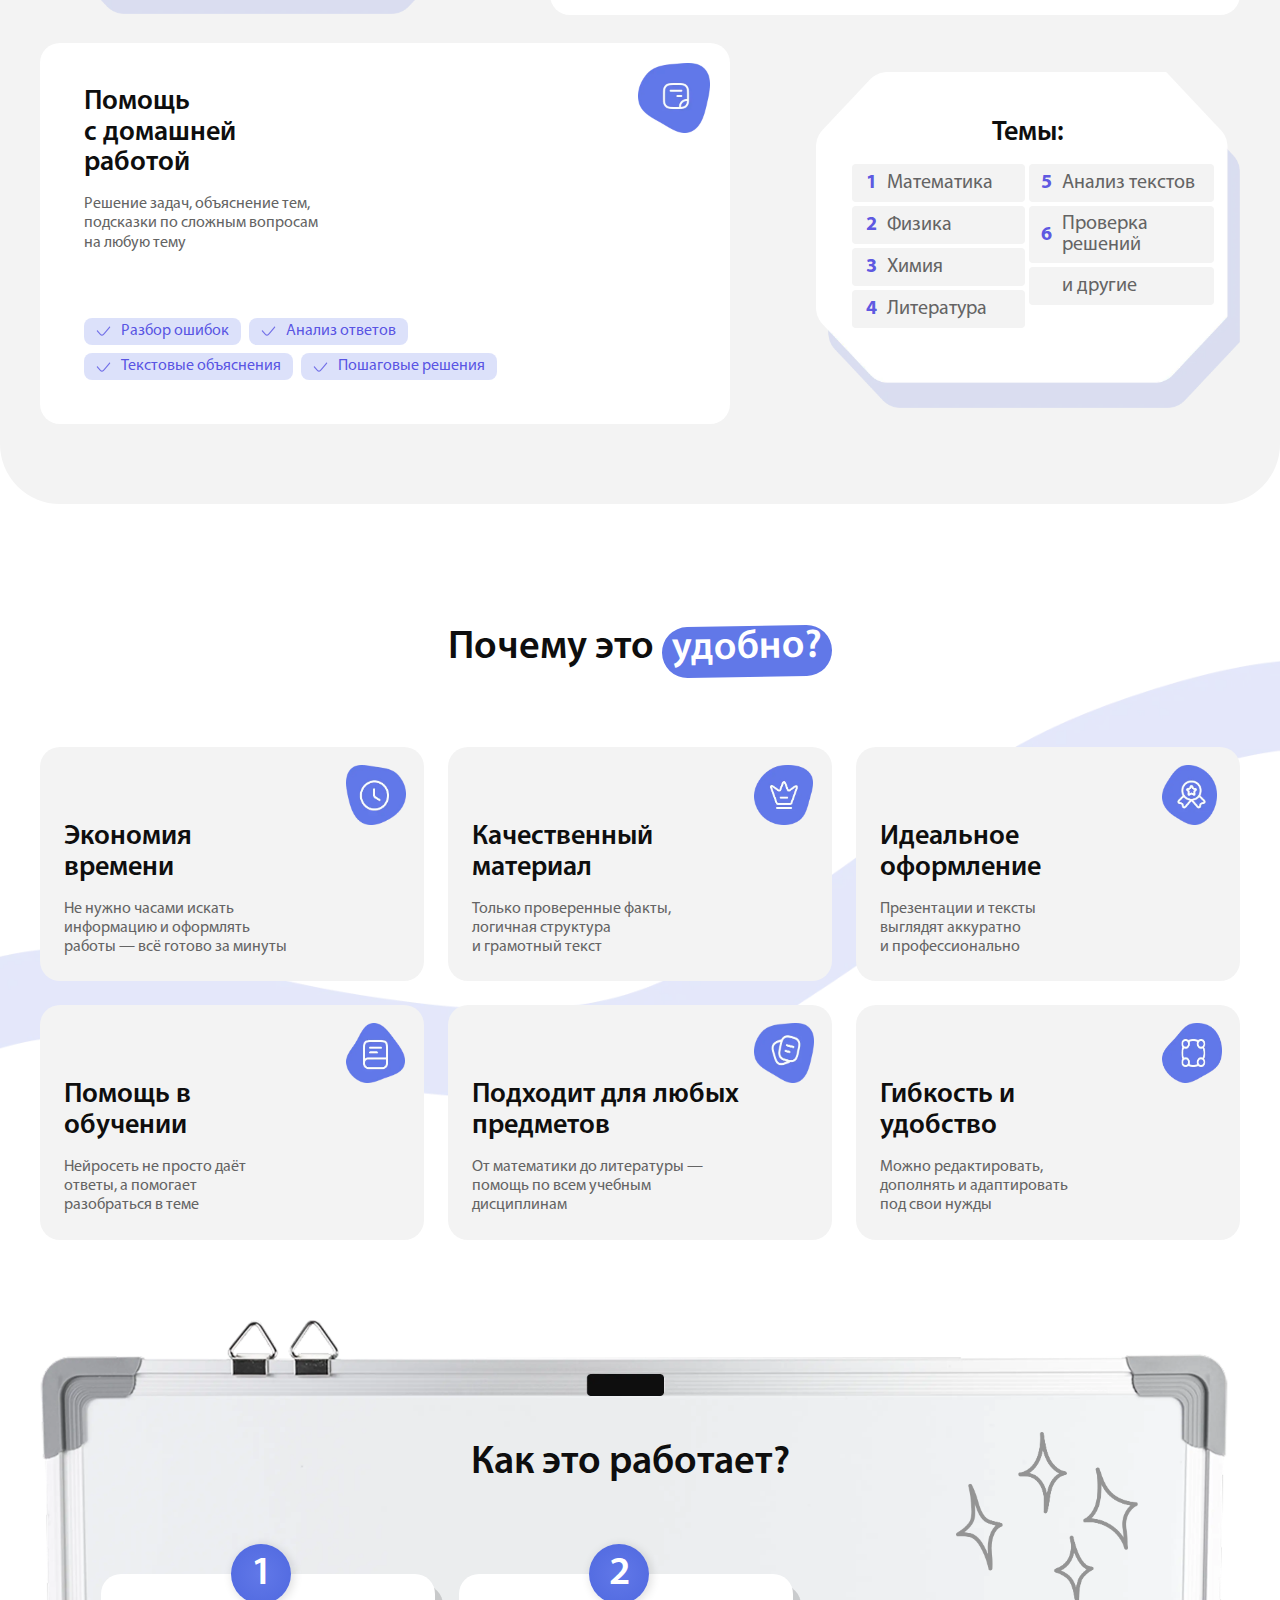
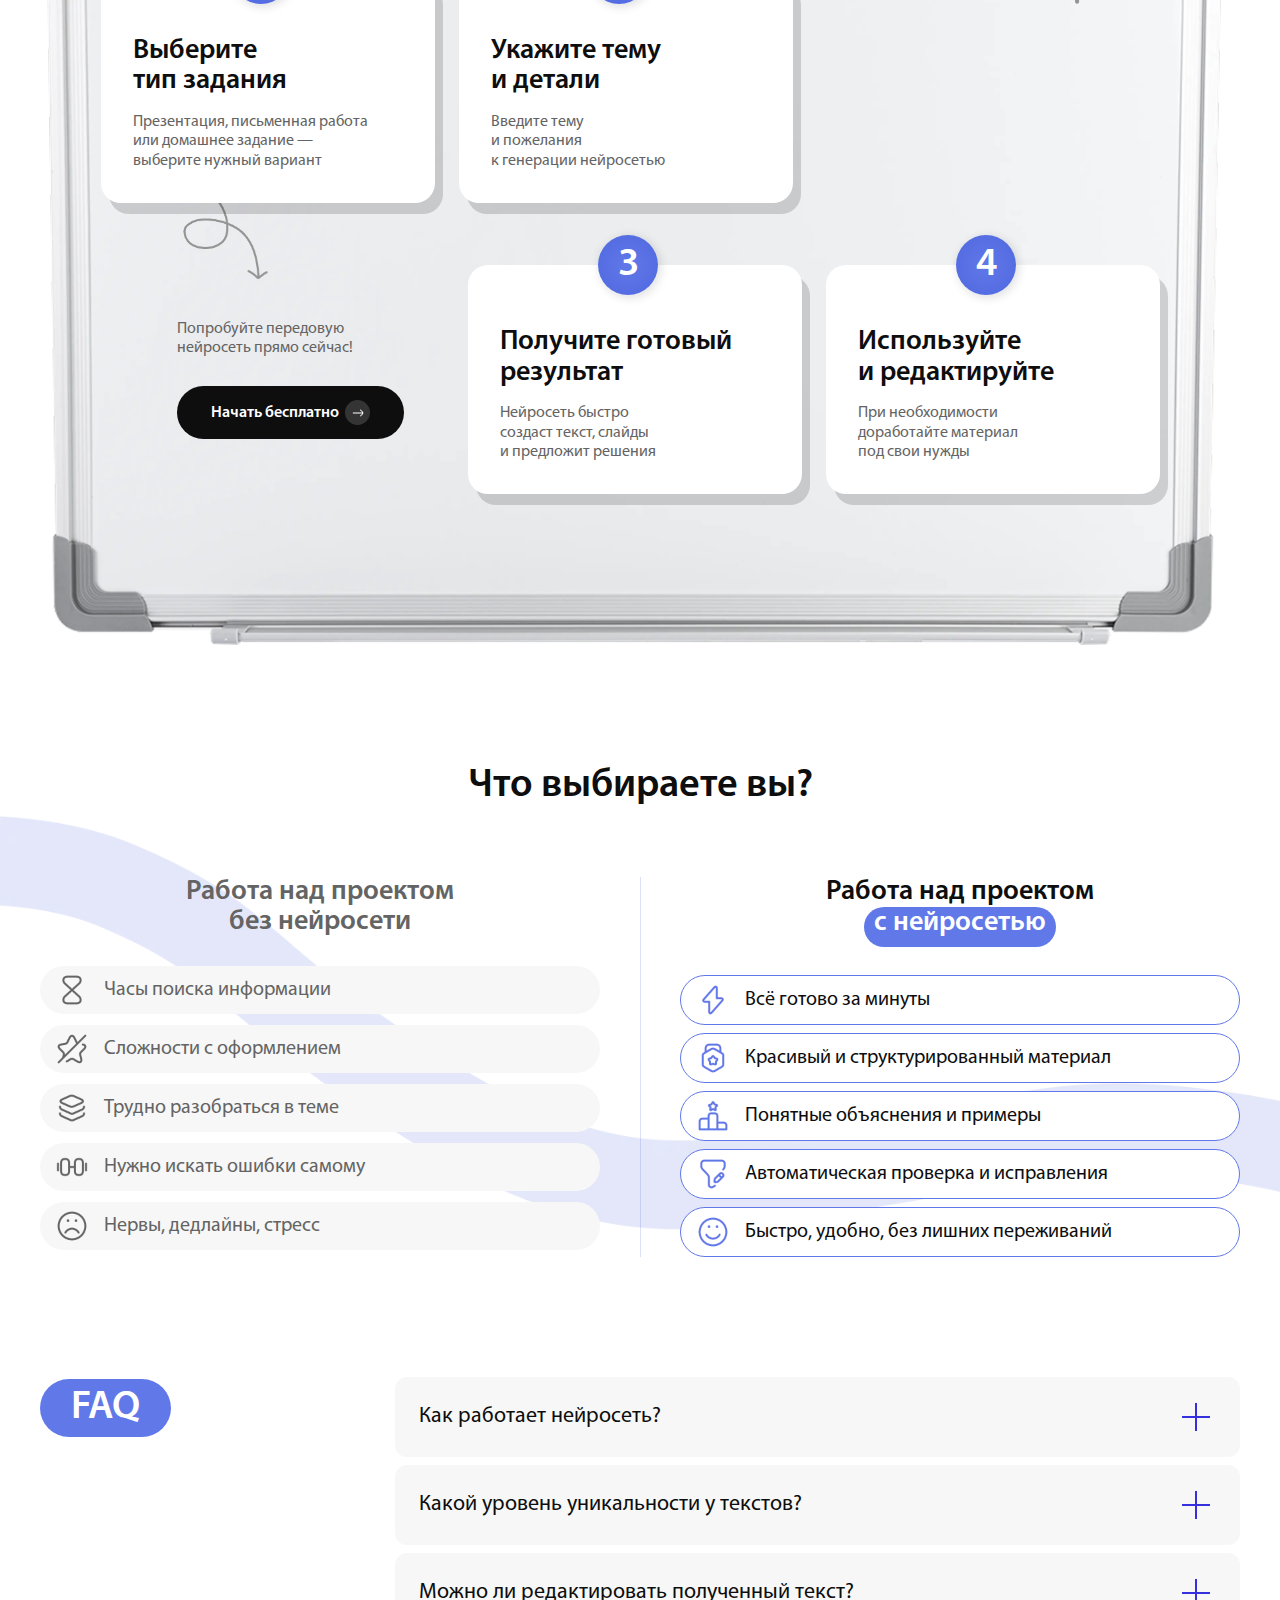
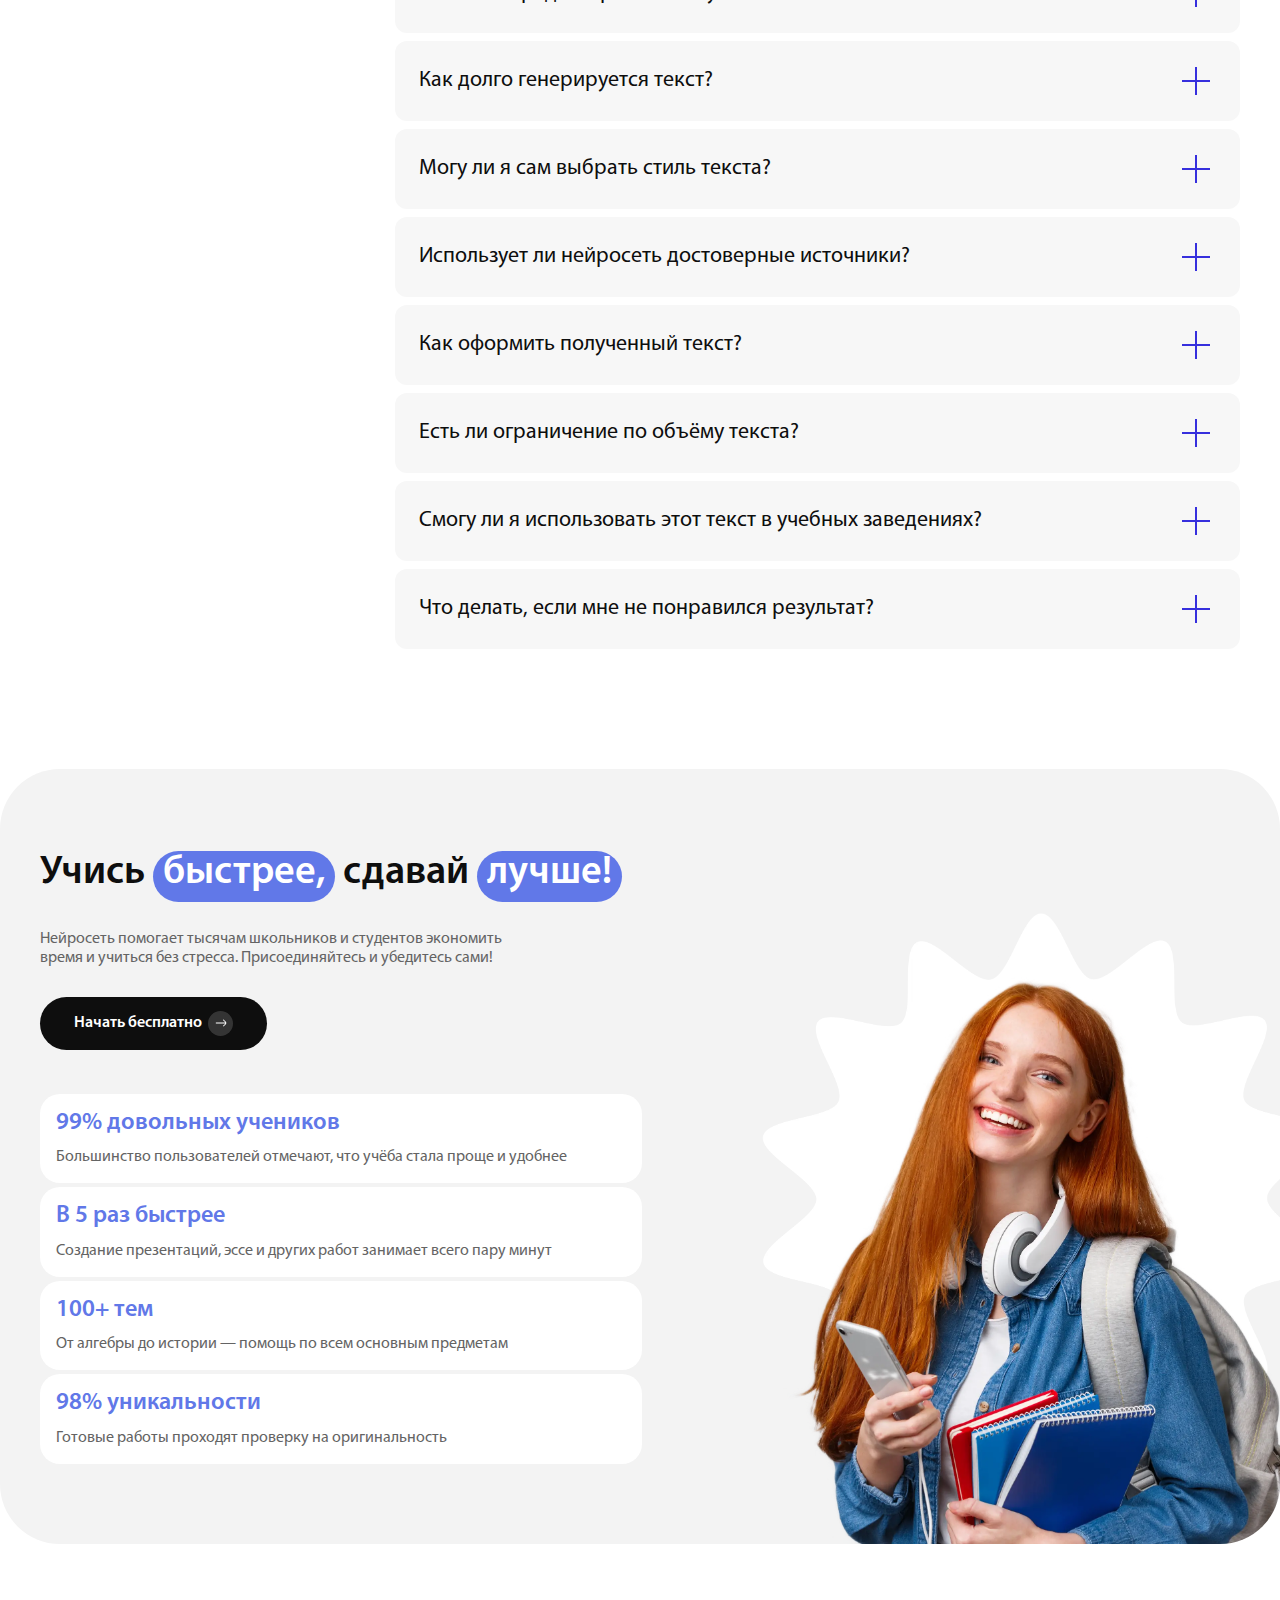
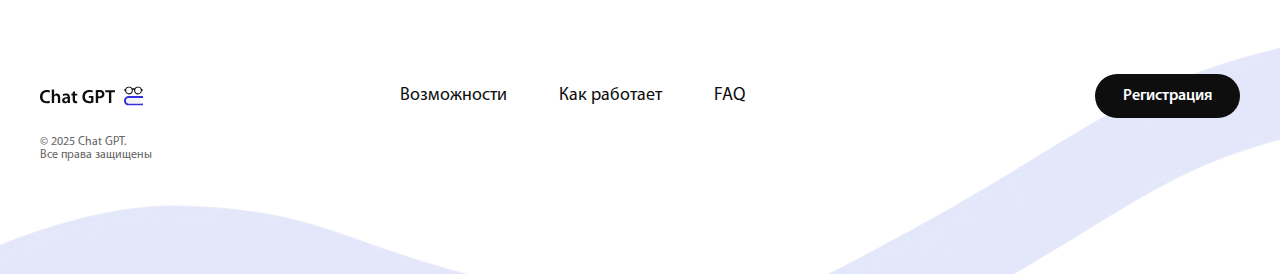
==== commit 6d1723f7: "new" ====
--- a/home.html
+++ b/home.html
@@ -403,7 +403,7 @@
         <section class="why-section section">
             <div class="container">
                 <div class="why-body">
-                    <h2 class="section-title"> Почему это <span class="section-bg-text">удобно?</span></h2>
+                    <h2 class="why-title section-title"> Почему это <span class="section-bg-text">удобно?</span></h2>
 
                     <div class="why-items block-cnt G-flex">
 
